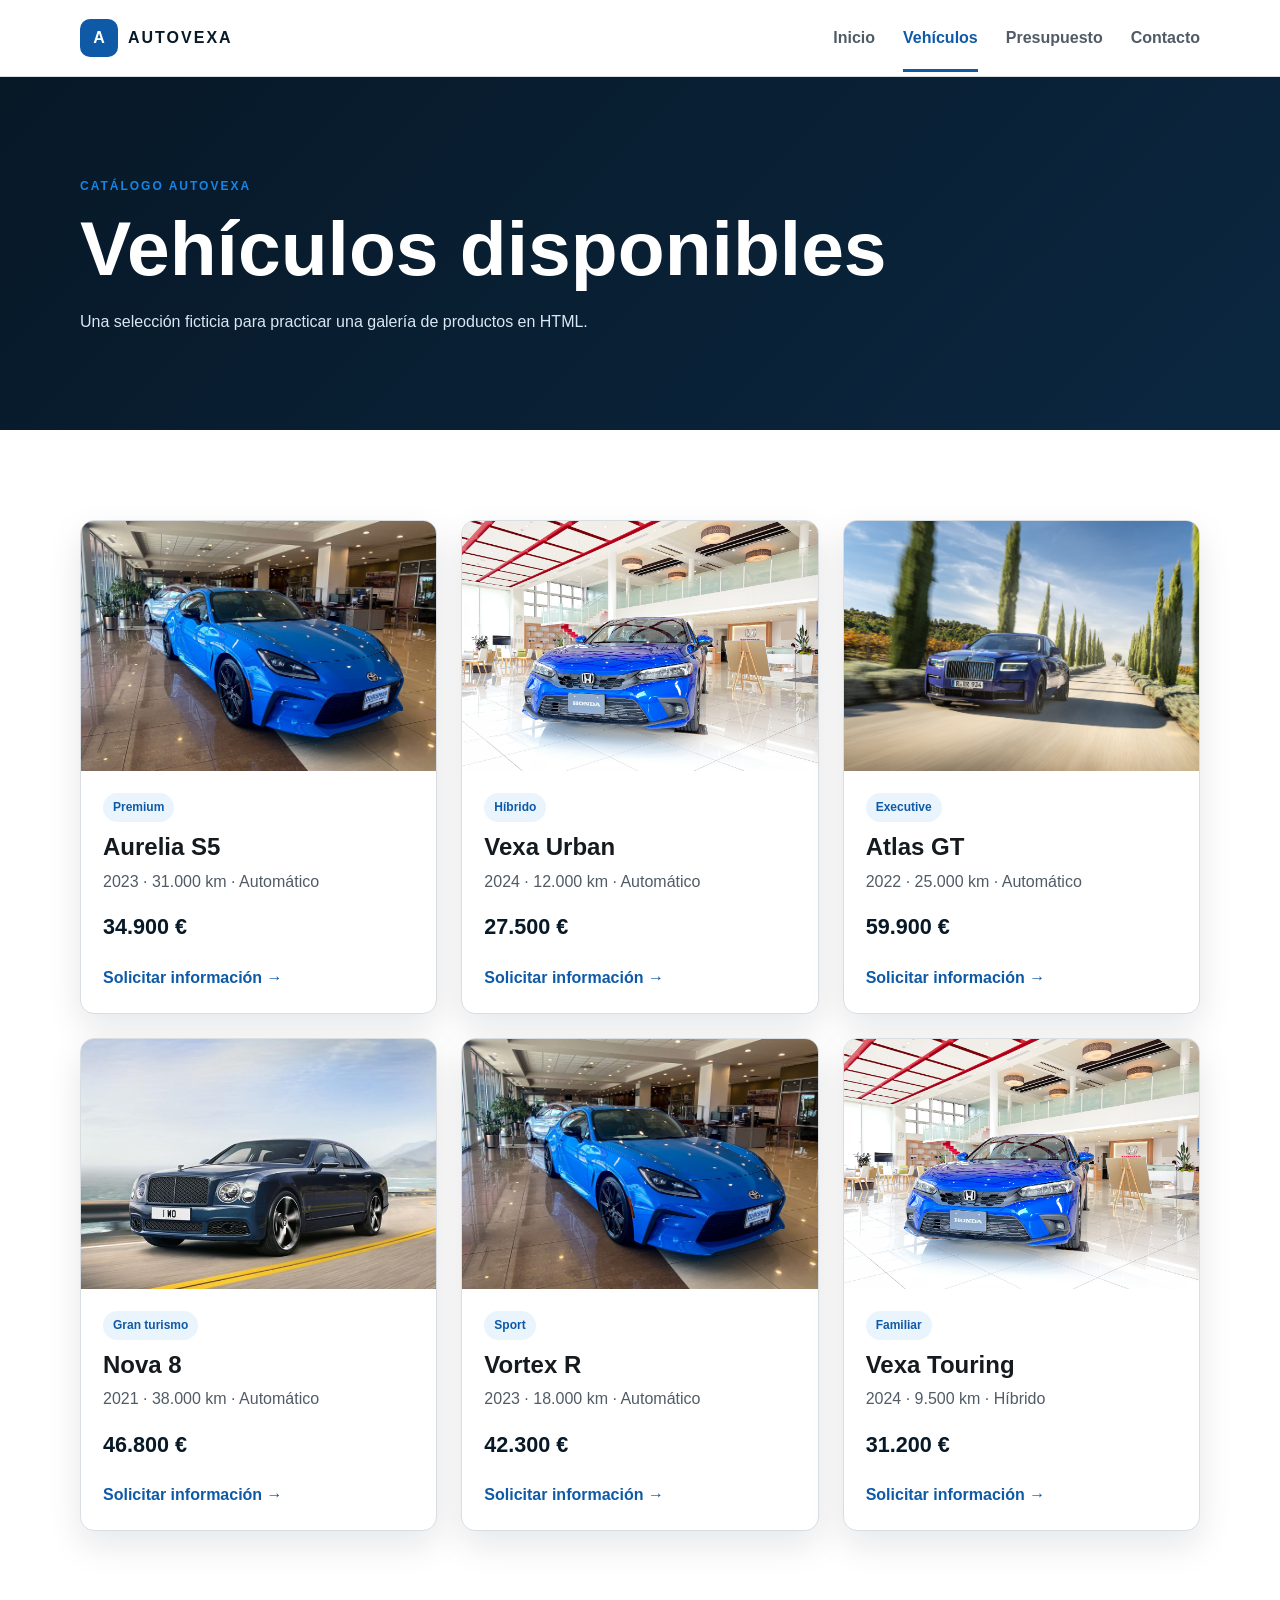
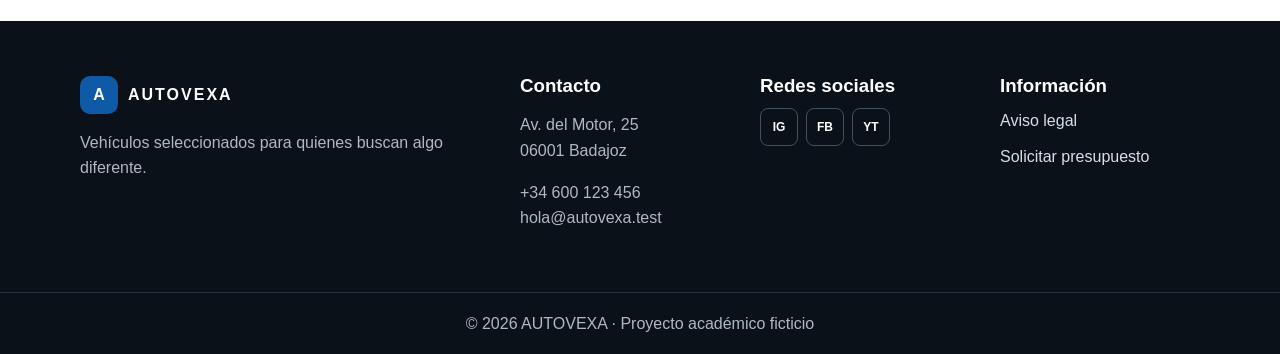
==== productos.html @ dcaa53dd "Add files via upload" ====
<!DOCTYPE html>
<html lang="es">
<head>
    <meta charset="UTF-8">
    <meta name="viewport" content="width=device-width, initial-scale=1.0">
    <meta name="description" content="AUTOVEXA - Concesionario ficticio de vehículos seleccionados.">
    <title>Vehículos | AUTOVEXA</title>
    <link rel="stylesheet" href="css/estilos.css">
</head>

<body>
    <!-- Cabezal de página con las diferentes secciones para explorar de manera fácil y rápida -->
<header class="site-header">
    <div class="container nav-wrap">
        <a class="brand" href="index.html">
            <span class="brand-mark">A</span>
            <span>AUTOVEXA</span>
        </a>

        <nav aria-label="Navegación principal">
            <ul class="nav-list">
                <li><a class="" href="index.html">Inicio</a></li>
                <li><a class="activo" href="productos.html">Vehículos</a></li>
                <li><a class="" href="presupuesto.html">Presupuesto</a></li>
                <li><a class="" href="contacto.html">Contacto</a></li>
            </ul>
        </nav>
    </div>
</header>

<main>
    <!-- Sección de encabezado de la página donde se muestra el título y una breve descripción -->
    <section class="page-hero">
        <div class="container">
            <p class="eyebrow">CATÁLOGO AUTOVEXA</p>
            <h1>Vehículos disponibles</h1>
            <p>Una selección ficticia para practicar una galería de productos en HTML.</p>
        </div>
    </section>

    <!-- Sección de la galería de vehículos -->
    <section class="section">
        <div class="container">
            <div class="car-grid gallery-grid">
                <article class="car-card">
                    <img src="img/coche3.jpg" alt="Vehículo azul en showroom">
                    <div class="car-info">
                        <span class="tag">Premium</span>
                        <h2>Aurelia S5</h2>
                        <p>2023 · 31.000 km · Automático</p>
                        <strong>34.900 €</strong>
                        <a class="card-link" href="presupuesto.html">Solicitar información →</a>
                    </div>
                </article>

                <article class="car-card">
                    <img src="img/coche4.jpg" alt="Vehículo azul en exposición">
                    <div class="car-info">
                        <span class="tag">Híbrido</span>
                        <h2>Vexa Urban</h2>
                        <p>2024 · 12.000 km · Automático</p>
                        <strong>27.500 €</strong>
                        <a class="card-link" href="presupuesto.html">Solicitar información →</a>
                    </div>
                </article>

                <article class="car-card">
                    <img src="img/coche2.jpg" alt="Sedán azul de lujo">
                    <div class="car-info">
                        <span class="tag">Executive</span>
                        <h2>Atlas GT</h2>
                        <p>2022 · 25.000 km · Automático</p>
                        <strong>59.900 €</strong>
                        <a class="card-link" href="presupuesto.html">Solicitar información →</a>
                    </div>
                </article>

                <article class="car-card">
                    <img src="img/coche5.jpg" alt="Coche azul oscuro junto al mar">
                    <div class="car-info">
                        <span class="tag">Gran turismo</span>
                        <h2>Nova 8</h2>
                        <p>2021 · 38.000 km · Automático</p>
                        <strong>46.800 €</strong>
                        <a class="card-link" href="presupuesto.html">Solicitar información →</a>
                    </div>
                </article>

                <article class="car-card">
                    <img src="img/coche3.jpg" alt="Coche azul deportivo">
                    <div class="car-info">
                        <span class="tag">Sport</span>
                        <h2>Vortex R</h2>
                        <p>2023 · 18.000 km · Automático</p>
                        <strong>42.300 €</strong>
                        <a class="card-link" href="presupuesto.html">Solicitar información →</a>
                    </div>
                </article>

                <article class="car-card">
                    <img src="img/coche4.jpg" alt="Coche azul moderno">
                    <div class="car-info">
                        <span class="tag">Familiar</span>
                        <h2>Vexa Touring</h2>
                        <p>2024 · 9.500 km · Híbrido</p>
                        <strong>31.200 €</strong>
                        <a class="card-link" href="presupuesto.html">Solicitar información →</a>
                    </div>
                </article>
            </div>
        </div>
    </section>
</main>

    <!-- Pie de página con información de contacto y enlaces -->
<footer class="site-footer">
    <div class="container footer-grid">
        <div>
            <a class="brand footer-brand" href="index.html">
                <span class="brand-mark">A</span>
                <span>AUTOVEXA</span>
            </a>
            <p>Vehículos seleccionados para quienes buscan algo diferente.</p>
        </div>

        <div>
            <h3>Contacto</h3>
            <p>Av. del Motor, 25<br>06001 Badajoz</p>
            <p>+34 600 123 456<br>hola@autovexa.test</p>
        </div>

        <div>
            <h3>Redes sociales</h3>
            <div class="socials">
                <a href="#" aria-label="Instagram">IG</a>
                <a href="#" aria-label="Facebook">FB</a>
                <a href="#" aria-label="YouTube">YT</a>
            </div>
        </div>

        <div>
            <h3>Información</h3>
            <a href="aviso-legal.html">Aviso legal</a>
            <a href="presupuesto.html">Solicitar presupuesto</a>
        </div>
    </div>

    <div class="footer-bottom">
        <p>© 2026 AUTOVEXA · Proyecto académico ficticio</p>
    </div>
</footer>

</body>
</html>
---- css/estilos.css ----
:root {
    --blue-900: #071827;
    --blue-800: #0b2740;
    --blue-700: #0e5aa7;
    --blue-500: #1685e5;
    --blue-100: #eaf4fc;
    --gray-900: #151a1f;
    --gray-700: #505b66;
    --gray-300: #d9dee3;
    --gray-100: #f3f5f7;
    --white: #ffffff;
    --black: #000000;
    --radius: 14px;
    --shadow: 0 14px 35px rgba(7, 24, 39, 0.10);
}

* {
    box-sizing: border-box;
}

html {
    scroll-behavior: smooth;
}

body {
    margin: 0;
    font-family: Arial, Helvetica, sans-serif;
    color: var(--gray-900);
    background: var(--white);
    line-height: 1.6;
}

img {
    max-width: 100%;
    display: block;
}

a {
    color: inherit;
}

.container {
    width: min(1120px, 92%);
    margin: 0 auto;
}

.narrow {
    max-width: 780px;
}

.site-header {
    position: sticky;
    top: 0;
    z-index: 20;
    background: rgba(255,255,255,.96);
    border-bottom: 1px solid var(--gray-300);
    backdrop-filter: blur(10px);
}

.nav-wrap {
    min-height: 76px;
    display: flex;
    align-items: center;
    justify-content: space-between;
    gap: 30px;
}

.brand {
    display: inline-flex;
    align-items: center;
    gap: 10px;
    text-decoration: none;
    font-weight: 900;
    letter-spacing: 2px;
    color: var(--blue-900);
}

.brand-mark {
    width: 38px;
    height: 38px;
    display: grid;
    place-items: center;
    background: var(--blue-700);
    color: var(--white);
    border-radius: 10px;
    letter-spacing: 0;
}

.nav-list {
    display: flex;
    gap: 28px;
    list-style: none;
    margin: 0;
    padding: 0;
}

.nav-list a {
    text-decoration: none;
    font-weight: 700;
    color: var(--gray-700);
    padding: 28px 0 23px;
    border-bottom: 3px solid transparent;
}

.nav-list a:hover,
.nav-list a.activo {
    color: var(--blue-700);
    border-bottom-color: var(--blue-700);
}

.hero {
    min-height: 680px;
    background-size: cover;
    background-position: center;
    color: var(--white);
    display: flex;
    align-items: center;
}

.hero-content {
    padding: 80px 0;
}

.eyebrow {
    margin: 0 0 10px;
    color: var(--blue-500);
    font-size: .75rem;
    font-weight: 900;
    letter-spacing: 2px;
}

.hero .eyebrow {
    color: #7dc4ff;
}

h1,
h2,
h3 {
    line-height: 1.1;
    margin-top: 0;
}

.hero h1 {
    font-size: clamp(3rem, 7vw, 6rem);
    max-width: 780px;
    margin-bottom: 24px;
}

.hero h1 span {
    color: #7dc4ff;
}

.hero-text {
    max-width: 620px;
    font-size: 1.15rem;
    color: #e4edf5;
}

.hero-actions {
    display: flex;
    gap: 14px;
    flex-wrap: wrap;
    margin-top: 32px;
}

.btn {
    display: inline-block;
    padding: 13px 22px;
    border-radius: 8px;
    text-decoration: none;
    font-weight: 800;
    border: 2px solid transparent;
    cursor: pointer;
}

.btn-primary {
    background: var(--blue-700);
    color: var(--white);
}

.btn-primary:hover {
    background: var(--blue-800);
}

.btn-outline {
    color: var(--white);
    border-color: rgba(255,255,255,.7);
}

.btn-outline:hover {
    background: var(--white);
    color: var(--blue-900);
}

.btn-light {
    background: var(--white);
    color: var(--blue-900);
}

.section {
    padding: 90px 0;
}

.section-gray {
    background: var(--gray-100);
}

.section-heading {
    max-width: 700px;
    margin-bottom: 42px;
}

.section-heading h2,
.cta h2,
.form-layout h2,
.contact-card h2 {
    font-size: clamp(2rem, 4vw, 3.2rem);
    margin-bottom: 14px;
}

.row-heading {
    max-width: none;
    display: flex;
    justify-content: space-between;
    align-items: end;
    gap: 30px;
}

.text-link,
.card-link {
    color: var(--blue-700);
    text-decoration: none;
    font-weight: 800;
}

.features {
    display: grid;
    grid-template-columns: repeat(3, 1fr);
    gap: 22px;
}

.feature-card {
    padding: 30px;
    background: var(--white);
    border: 1px solid var(--gray-300);
    border-radius: var(--radius);
    box-shadow: var(--shadow);
}

.feature-icon {
    width: 45px;
    height: 45px;
    display: grid;
    place-items: center;
    background: var(--blue-100);
    color: var(--blue-700);
    font-weight: 900;
    border-radius: 10px;
    margin-bottom: 20px;
}

.car-grid {
    display: grid;
    grid-template-columns: repeat(3, 1fr);
    gap: 24px;
}

.gallery-grid {
    grid-template-columns: repeat(3, 1fr);
}

.car-card {
    overflow: hidden;
    background: var(--white);
    border: 1px solid var(--gray-300);
    border-radius: var(--radius);
    box-shadow: var(--shadow);
}

.car-card img {
    width: 100%;
    height: 250px;
    object-fit: cover;
}

.car-info {
    padding: 22px;
}

.car-info h2,
.car-info h3 {
    margin: 12px 0 8px;
}

.car-info p {
    color: var(--gray-700);
    margin-top: 0;
}

.car-info strong {
    display: block;
    font-size: 1.35rem;
    color: var(--blue-900);
    margin: 15px 0;
}

.tag {
    display: inline-block;
    background: var(--blue-100);
    color: var(--blue-700);
    border-radius: 999px;
    padding: 5px 10px;
    font-size: .75rem;
    font-weight: 900;
}

.card-link {
    display: inline-block;
    margin-top: 5px;
}

.cta {
    padding: 70px 0;
    background: var(--blue-900);
    color: var(--white);
}

.cta-inner {
    display: flex;
    justify-content: space-between;
    align-items: center;
    gap: 30px;
}

.cta h2 {
    margin-bottom: 0;
}

.page-hero {
    padding: 100px 0 80px;
    background: linear-gradient(135deg, var(--blue-900), var(--blue-800));
    color: var(--white);
}

.page-hero h1 {
    font-size: clamp(2.8rem, 6vw, 5rem);
    margin-bottom: 18px;
}

.page-hero p:last-child {
    max-width: 650px;
    color: #d9e7f4;
}

.form-layout {
    display: grid;
    grid-template-columns: .8fr 1.2fr;
    gap: 70px;
    align-items: start;
}

.contact-form {
    padding: 35px;
    border: 1px solid var(--gray-300);
    border-radius: var(--radius);
    box-shadow: var(--shadow);
}

.form-group {
    margin-bottom: 20px;
}

.form-group label {
    display: block;
    font-weight: 800;
    margin-bottom: 7px;
}

.form-group input,
.form-group textarea {
    width: 100%;
    border: 1px solid #b9c1c9;
    border-radius: 8px;
    padding: 13px;
    font: inherit;
}

.form-group input:focus,
.form-group textarea:focus {
    outline: 3px solid #bfe0fa;
    border-color: var(--blue-700);
}

.check-row {
    display: flex;
    align-items: flex-start;
    gap: 10px;
    margin: 25px 0;
}

.check-row input {
    margin-top: 6px;
}

.check-row a {
    color: var(--blue-700);
}

.full-btn {
    width: 100%;
}

.contact-grid {
    display: grid;
    grid-template-columns: 1fr 1fr;
    gap: 30px;
}

.contact-card,
.map-placeholder {
    min-height: 420px;
    border-radius: var(--radius);
    padding: 40px;
}

.contact-card {
    background: var(--gray-100);
}

.map-placeholder {
    background:
        linear-gradient(rgba(22,133,229,.12) 1px, transparent 1px),
        linear-gradient(90deg, rgba(22,133,229,.12) 1px, transparent 1px),
        #edf3f7;
    background-size: 45px 45px;
    display: grid;
    place-content: center;
    text-align: center;
    border: 1px solid var(--gray-300);
}

.map-pin {
    font-size: 4rem;
    color: var(--blue-700);
}

.legal h2 {
    margin-top: 45px;
}

.site-footer {
    background: #0a1118;
    color: #d6dfe7;
    padding-top: 55px;
}

.footer-grid {
    display: grid;
    grid-template-columns: 2fr 1fr 1fr 1fr;
    gap: 40px;
    padding-bottom: 45px;
}

.footer-brand {
    color: var(--white);
}

.site-footer h3 {
    color: var(--white);
    margin-bottom: 12px;
}

.site-footer a {
    text-decoration: none;
}

.site-footer p {
    color: #aeb9c4;
}

.socials {
    display: flex;
    gap: 8px;
}

.socials a {
    width: 38px;
    height: 38px;
    display: grid;
    place-items: center;
    border: 1px solid #43515e;
    border-radius: 8px;
    color: var(--white);
    font-size: .75rem;
    font-weight: 900;
}

.footer-grid > div:last-child > a {
    display: block;
    margin-bottom: 10px;
    color: #d6dfe7;
}

.footer-bottom {
    border-top: 1px solid #27323c;
    padding: 18px 0;
    text-align: center;
}

.footer-bottom p {
    margin: 0;
}

@media (max-width: 900px) {
    .nav-wrap {
        flex-direction: column;
        padding: 16px 0;
    }

    .nav-list {
        gap: 18px;
        flex-wrap: wrap;
        justify-content: center;
    }

    .nav-list a {
        padding: 5px 0;
    }

    .hero {
        min-height: 600px;
    }

    .features,
    .car-grid,
    .gallery-grid {
        grid-template-columns: 1fr 1fr;
    }

    .form-layout,
    .contact-grid {
        grid-template-columns: 1fr;
    }

    .footer-grid {
        grid-template-columns: 1fr 1fr;
    }
}

@media (max-width: 600px) {
    .hero h1 {
        font-size: 3.2rem;
    }

    .features,
    .car-grid,
    .gallery-grid {
        grid-template-columns: 1fr;
    }

    .row-heading,
    .cta-inner {
        align-items: flex-start;
        flex-direction: column;
    }

    .footer-grid {
        grid-template-columns: 1fr;
    }

    .section {
        padding: 65px 0;
    }
}
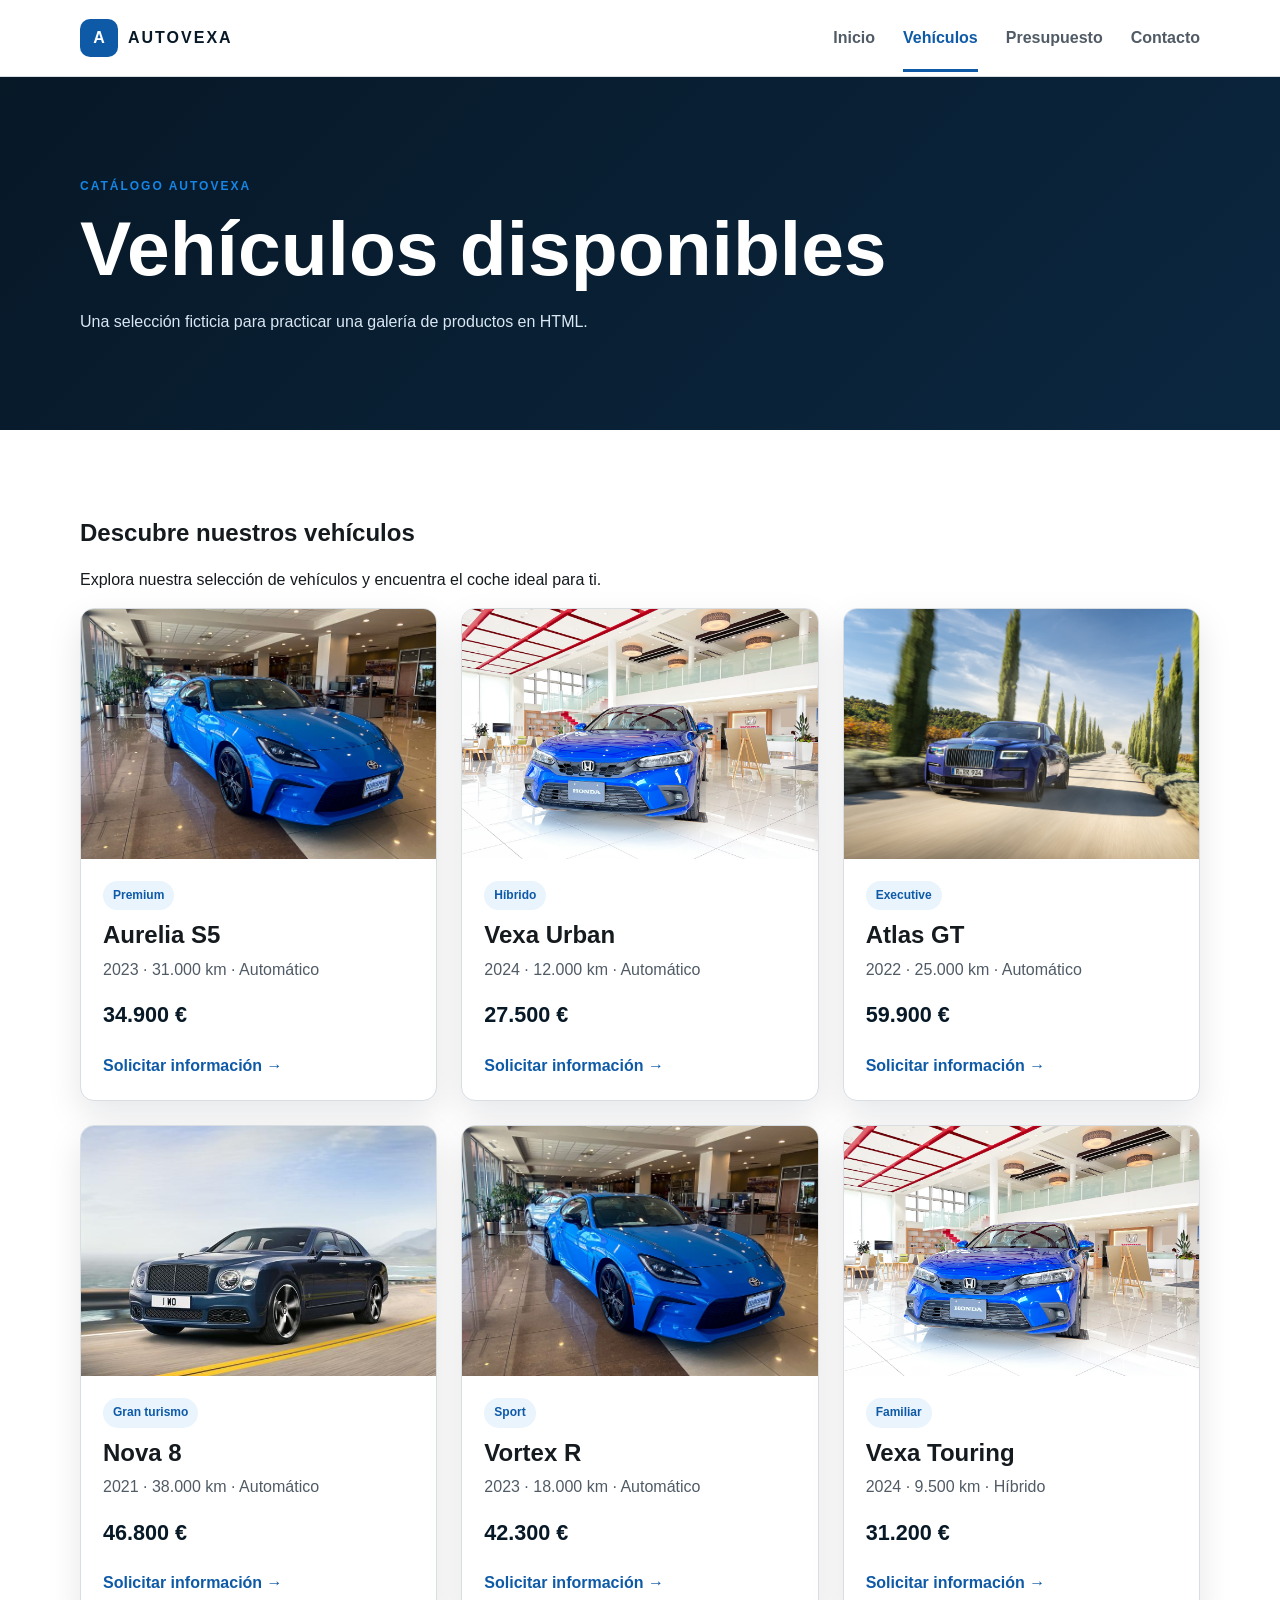
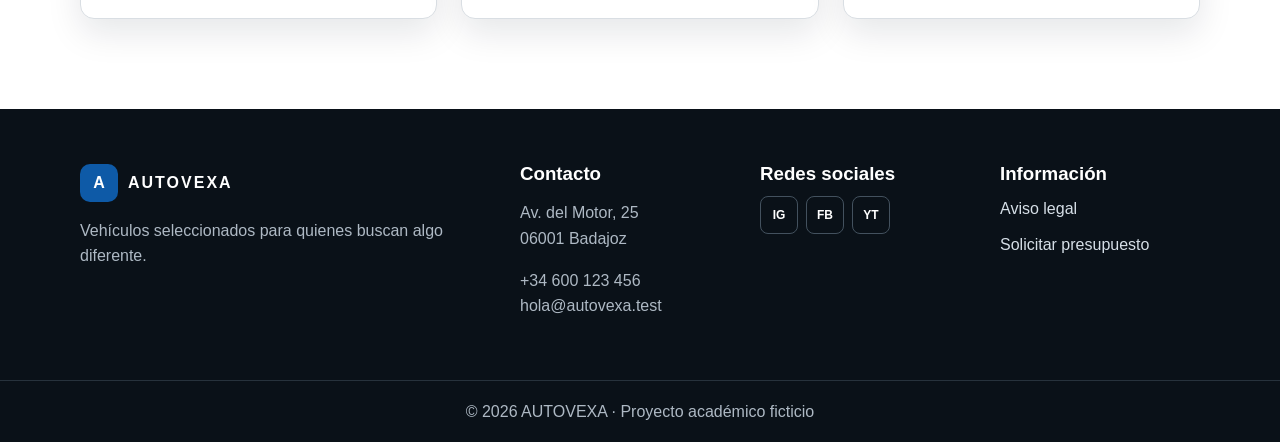
==== commit 96598de1: "Add files via upload" ====
--- a/productos.html
+++ b/productos.html
@@ -41,6 +41,8 @@
     <!-- Sección de la galería de vehículos -->
     <section class="section">
         <div class="container">
+            <h2>Descubre nuestros vehículos</h2>
+        <p>Explora nuestra selección de vehículos y encuentra el coche ideal para ti.</p>
             <div class="car-grid gallery-grid">
                 <article class="car-card">
                     <img src="img/coche3.jpg" alt="Vehículo azul en showroom">
